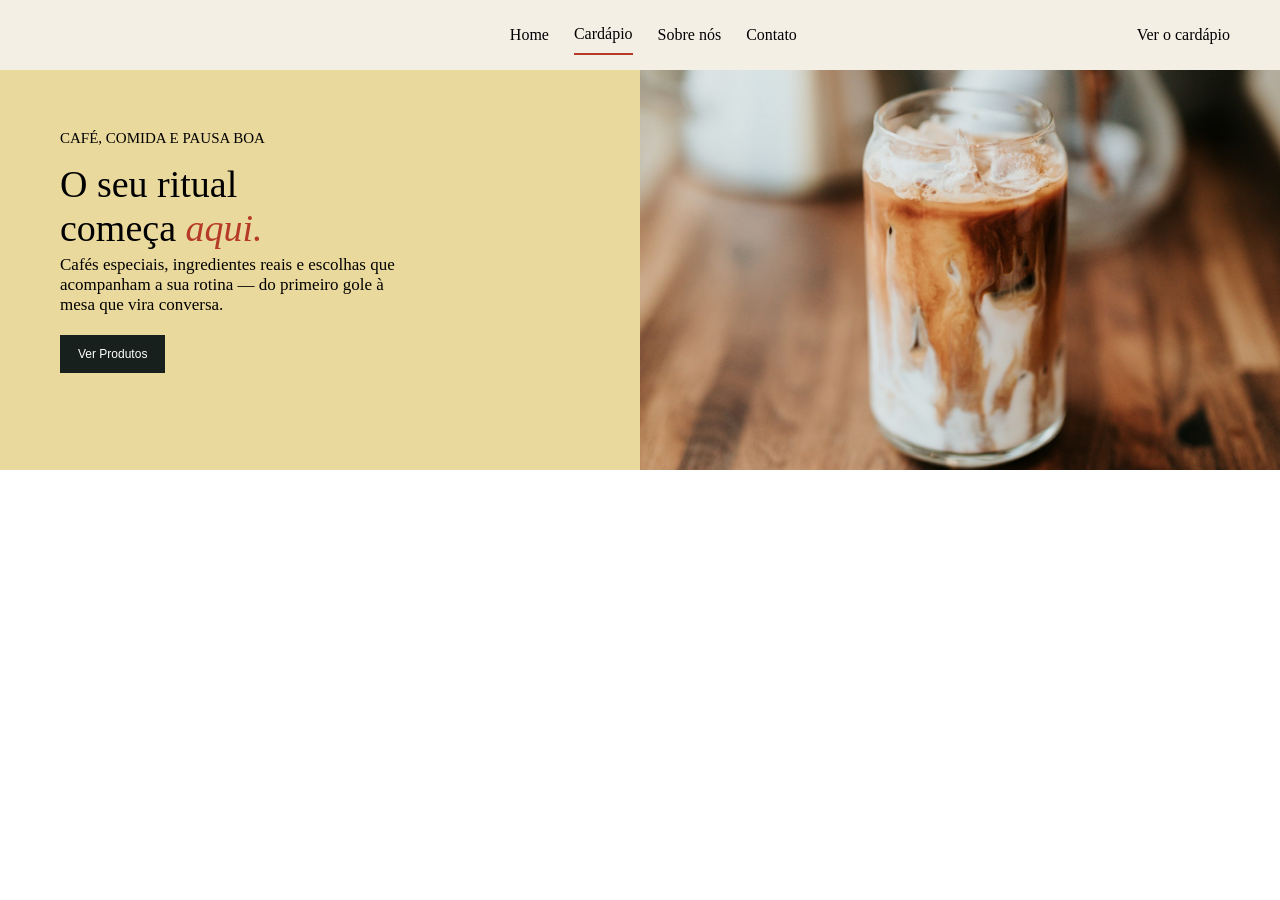
==== cardapio.html @ b3a22cd4 "header e banner" ====
<!DOCTYPE html>
<html lang="en">
<head>
    <meta charset="UTF-8">
    <meta name="viewport" content="width=device-width, initial-scale=1.0">
    <title>Cardápio</title>
    <link rel="stylesheet" href="cardapio.css">
</head>
<body>
    <header>
     <img src="https://lh3.googleusercontent.com/drive-storage/AJQWtBNPnJ-7hWcGi8V9VNfNJH4Z8gjAa00IMSZdVsy7FgZiYfdGKCk5M6UujF2TXaB8_XWdQYR-ByfBp5fLDVWe3mTapsFw3S0FaZ7olVStdUIvA9KElA=w1919-h911?auditContext=forDisplay" alt="">  

       <div class="Acessos">
        <a  href="">Home</a>
        <a  class="ativo" href="">Cardápio</a>
        <a href="">Sobre nós</a>
        <a href="">Contato</a>
       </div>

       <div class="cardap">
        <a href="">Ver o cardápio</a>

       </div>

    </header>

    <div class="banner">

    <div class="texto">
        <p class="subtitulo">CAFÉ, COMIDA E PAUSA BOA</p>

        <h1>O seu ritual</h1> 
        <h1> começa <span>aqui.</span></h1>


        <p class="descricao">
            Cafés especiais, ingredientes reais e escolhas que
            acompanham a sua rotina — do primeiro gole à mesa que vira conversa.
        </p>

        <button>Ver Produtos</button>
    </div>

    <div class="foto-cafe">
        <img src="imagens\product-cold-brew-hero.jpg" alt="Café">
    </div>

</div>


    
</body>
</html>
---- cardapio.css ----
*{
    margin: 0;
    padding: 0;
    box-sizing: border-box;
}

header{
    background-color: #F4EFE5;
    display: flex;
    justify-content: space-around;
    align-items: center;
    height: 70px;
    gap: 240px;
    
    img{
        width: 120px;
    }

   

}
    
    .Acessos{
            display: flex;
            gap: 25px;
            height: 50px;
           align-items: center;
         a{
            text-decoration: none;
            color: #000000;
         }


         .ativo{
            display: flex;
            height: 40px;
            border-bottom: 2px solid #B53A27;
            align-items: center;
            

         }

    }

    .cardap{
        display: flex;
        
        
         a{
            text-decoration: none;
            color: #000000;
            
         }

    }

.banner {
    display: flex;
    width: 100%;
    height: 400px;
}

.texto {
    width: 50%;
    background-color: #ead99d;
    padding: 60px;


}

.subtitulo {
    font-size: 15px;
    margin-bottom: 15px;
}

.descricao{
    margin-top: 5px;
    font-size: 17px;
    max-width: 350px;
    margin-bottom:20px
}

h1 {
    font-family: Georgia, serif;
    font-size: 38px;
    font-weight: normal;
    margin-bottom: 0;

    span{
         color: #B53A27;
    font-style: italic;
    }
}


.foto-cafe {
    width: 50%;
 img {
    width: 100%;
    height: 100%;
    object-fit: cover;
}
}

button {
    background-color: #17201d;
    color: white;
    border: none;
    padding: 12px 18px;
    font-size: 12px
}
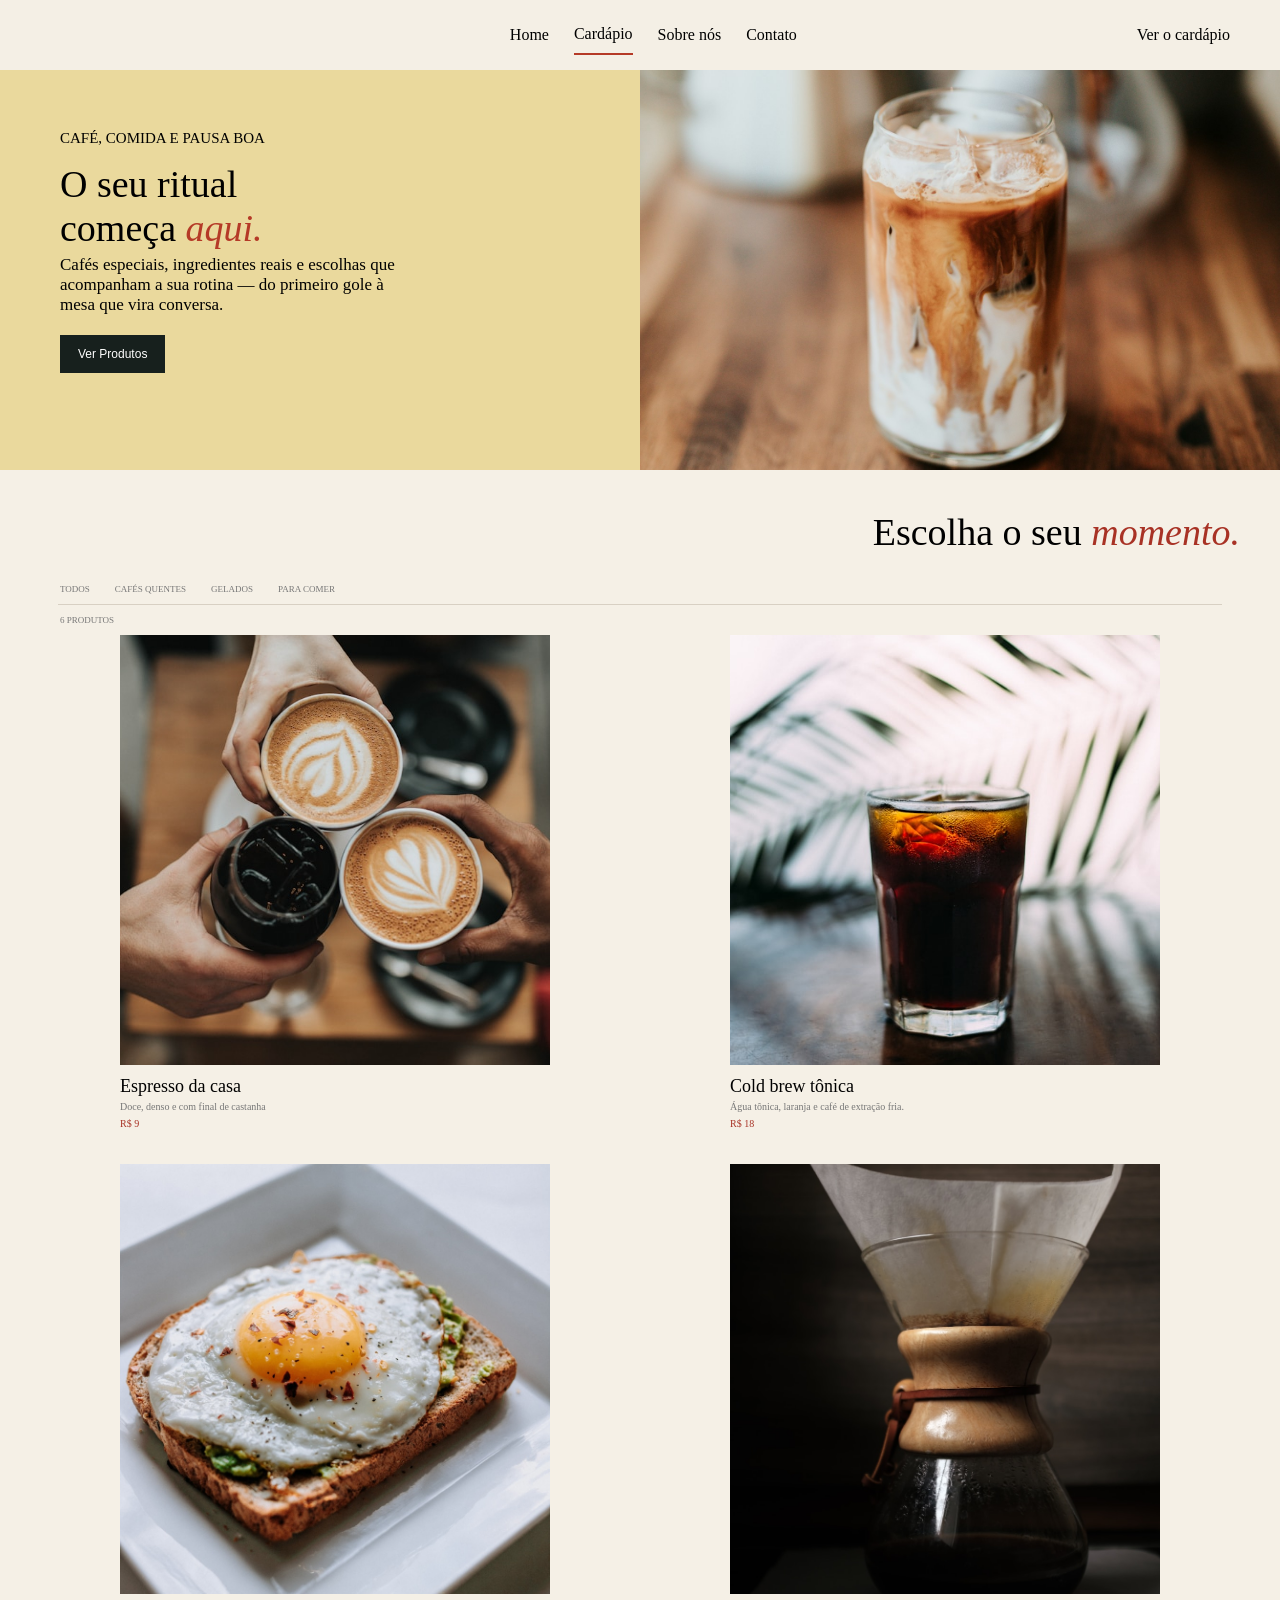
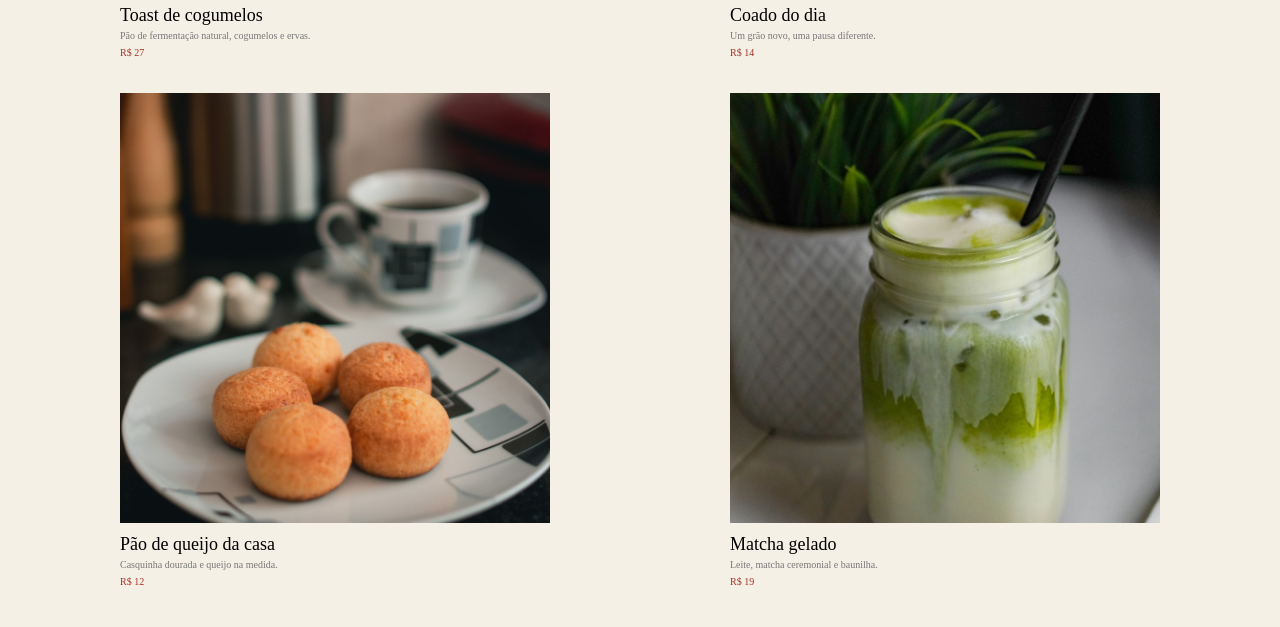
==== commit edb51d09: "criacao de catalogo" ====
--- a/cardapio.html
+++ b/cardapio.html
@@ -47,6 +47,69 @@
 
 </div>
 
+<div class="catalogo">
+
+    <div class="titulo">
+        <h1>Escolha o seu <span>momento.</span></h1>
+    </div>
+
+
+
+    <div class="categorias">
+        <p>TODOS</p>
+        <p>CAFÉS QUENTES</p>
+        <p>GELADOS</p>
+        <p>PARA COMER</p>
+    </div>
+
+    <div class="linha"></div>
+
+    <p class="quantidade">6 PRODUTOS</p>
+
+    <div class="produtos">
+
+        <div class="produto">
+            <img src="imagens\product-espresso.jpg">
+            <h2>Espresso da casa</h2>
+            <p>Doce, denso e com final de castanha</p>
+            <span>R$ 9</span>
+        </div>
+
+        <div class="produto">
+            <img src="imagens/product-cold-brew-tonica.jpg">
+            <h2>Cold brew tônica</h2>
+            <p>Água tônica, laranja e café de extração fria.</p>
+            <span>R$ 18</span>
+        </div>
+
+        <div class="produto">
+            <img src="imagens/product-toast-cogumelos.jpg">
+            <h2>Toast de cogumelos</h2>
+            <p>Pão de fermentação natural, cogumelos e ervas.</p>
+            <span>R$ 27</span>
+        </div>
+
+        <div class="produto">
+            <img src="imagens/product-coado.jpg">
+            <h2>Coado do dia</h2>
+            <p>Um grão novo, uma pausa diferente.</p>
+            <span>R$ 14</span>
+        </div>
+
+        <div class="produto">
+            <img src="imagens/product-pao-de-queijo.jpg">
+            <h2>Pão de queijo da casa</h2>
+            <p>Casquinha dourada e queijo na medida.</p>
+            <span>R$ 12</span>
+        </div>
+
+        <div class="produto">
+            <img src="imagens/product-matcha.jpg">
+            <h2>Matcha gelado</h2>
+            <p>Leite, matcha ceremonial e baunilha.</p>
+            <span>R$ 19</span>
+        </div>
+   </div>
 
     
 </body>
--- a/cardapio.css
+++ b/cardapio.css
@@ -109,3 +109,91 @@
     padding: 12px 18px;
     font-size: 12px
 }
+
+
+.catalogo {
+    background-color: #f5f0e6;
+    padding: 40px;
+}
+.titulo {
+    text-align: right;
+
+ h1 {
+    font-family: Georgia, serif;
+    font-size: 38px;
+    font-weight: normal;
+}
+
+span {
+    color: #a83225;
+    font-style: italic;
+}
+}
+
+
+
+.categorias {
+    display: flex;
+    gap: 25px;
+    margin-top: 30px;
+    margin-left: 20px;
+ p {
+    font-size: 9px;
+    color: #777;
+}
+}
+
+.linha {
+    display: flex;
+    height: 1px;
+    background-color: #d8d0c3;
+    margin-top: 10px;
+    margin-left: 18px;
+    margin-right: 18px;
+}
+
+.quantidade {
+    font-size: 9px;
+    color: #777;
+    margin-top: 10px;
+    margin-left: 20px;
+}
+
+.produtos {
+   display: flex;
+   justify-content: space-around;
+   flex-wrap: wrap;
+   align-items: center;
+    gap: 35px 20px;
+    margin-top: 10px;
+}
+
+.produto{
+
+    img {
+    width: 430px;
+    height: 430px;
+    object-fit: cover;
+}
+
+ h2 {
+    font-family: Georgia, serif;
+    font-size: 18px;
+    font-weight: normal;
+    margin-top: 7px;
+}
+
+ p {
+    font-family: Georgia, serif;
+    font-size: 10px;
+    color: #777;
+    margin-top: 4px;
+}
+
+ span {
+    display: block;
+    color: #a83225;
+    font-size: 10px;
+    margin-top: 6px;
+}
+}
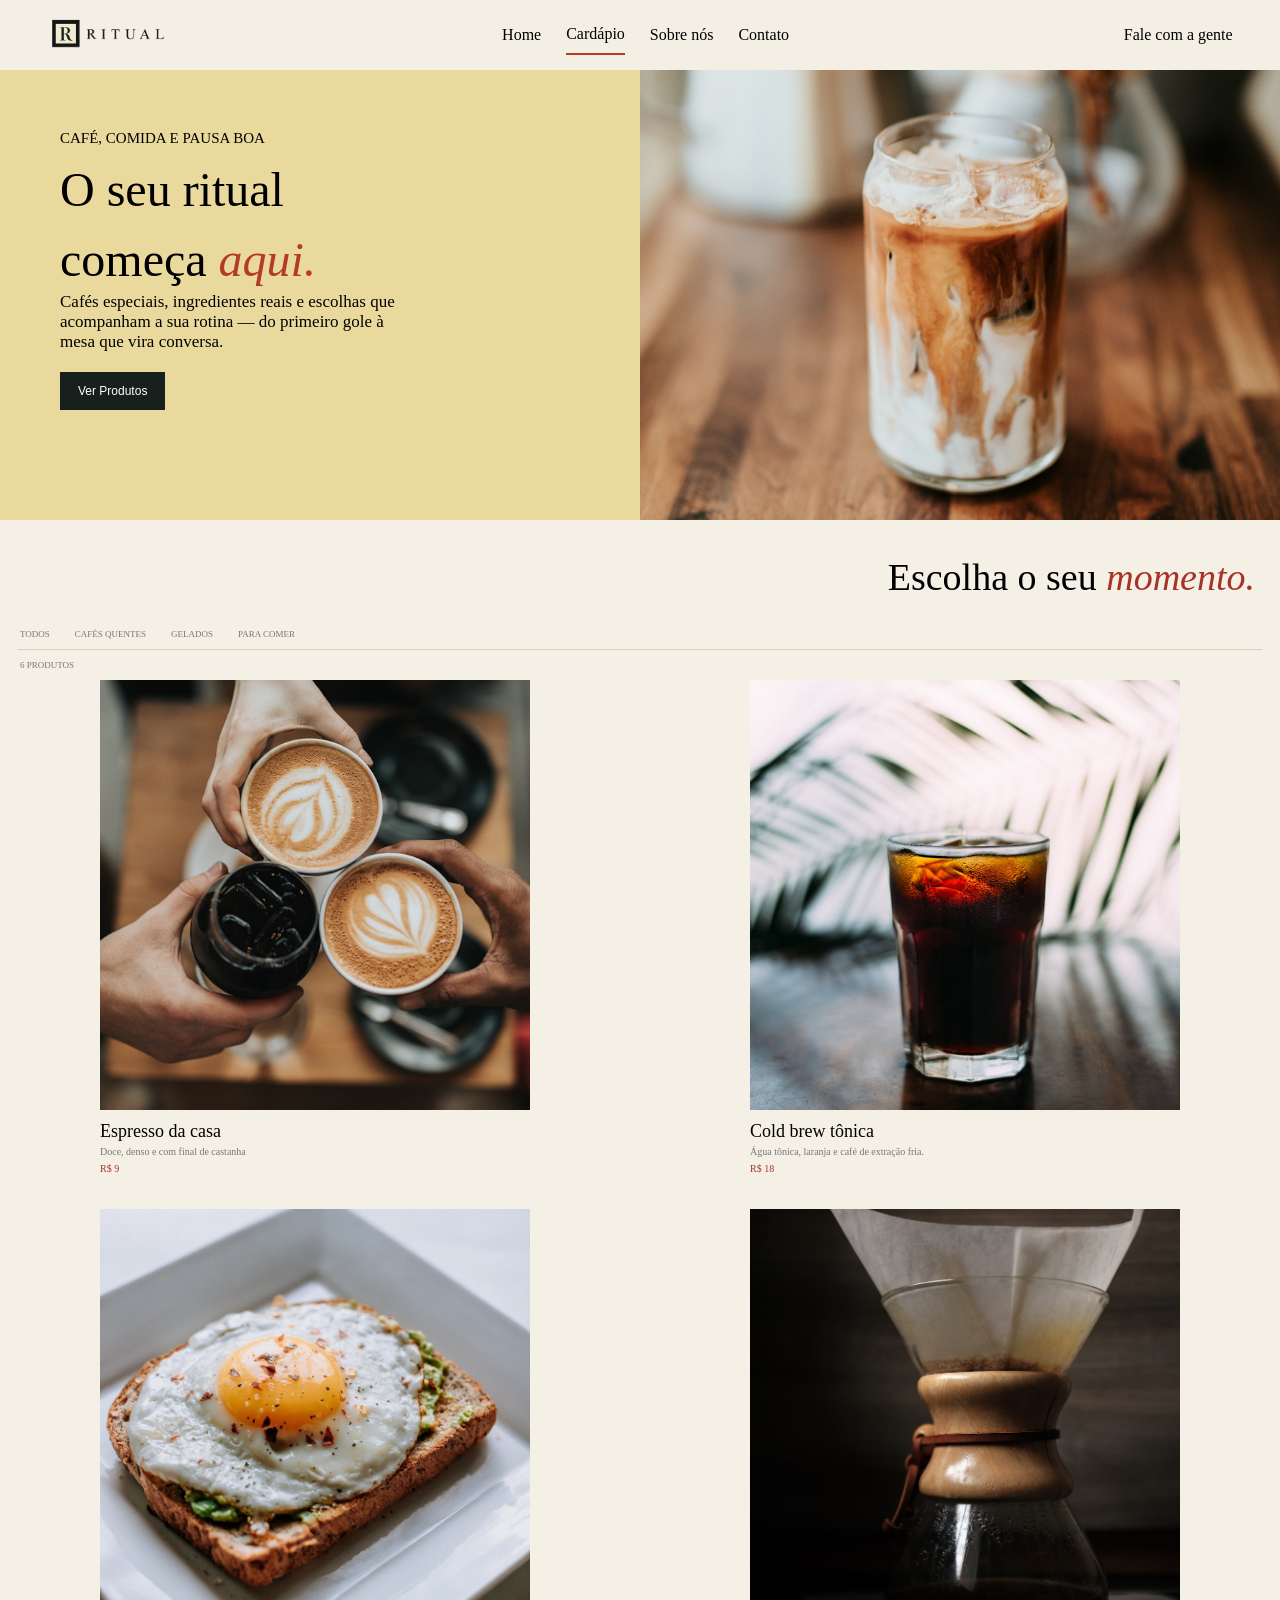
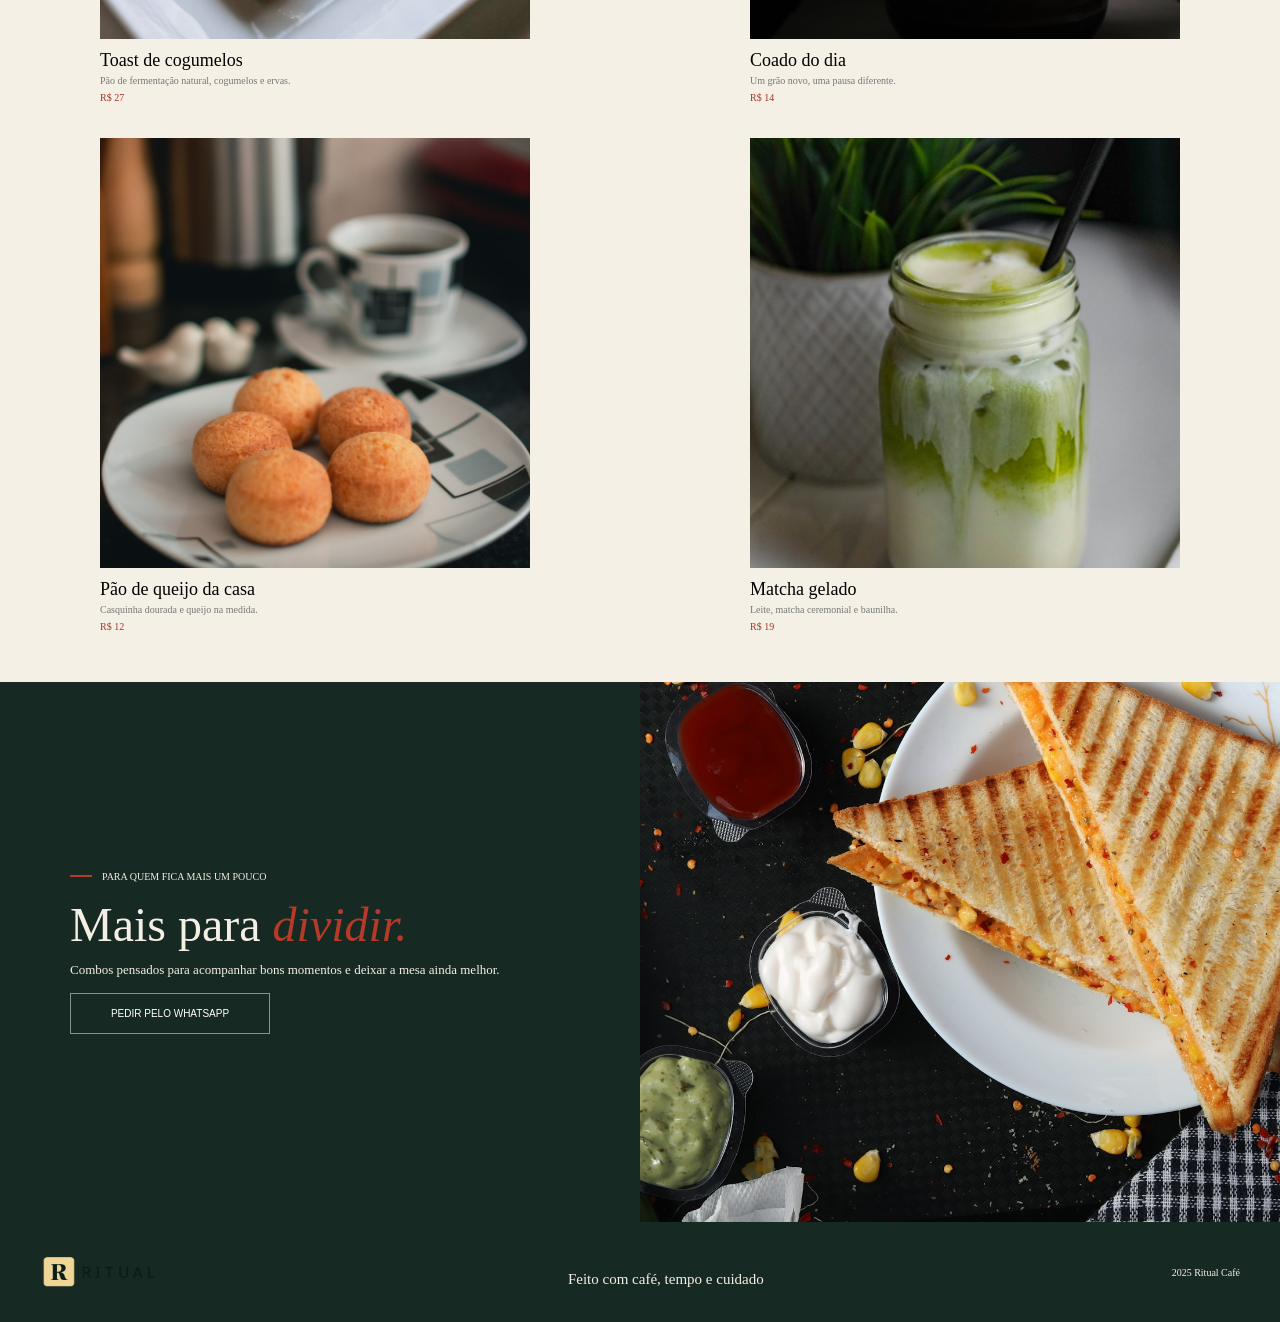
==== commit 8ebccd78: "banner final e footer" ====
--- a/cardapio.html
+++ b/cardapio.html
@@ -8,7 +8,7 @@
 </head>
 <body>
     <header>
-     <img src="https://lh3.googleusercontent.com/drive-storage/AJQWtBNPnJ-7hWcGi8V9VNfNJH4Z8gjAa00IMSZdVsy7FgZiYfdGKCk5M6UujF2TXaB8_XWdQYR-ByfBp5fLDVWe3mTapsFw3S0FaZ7olVStdUIvA9KElA=w1919-h911?auditContext=forDisplay" alt="">  
+     <img src="imagens/logo header.png" alt="">  
 
        <div class="Acessos">
         <a  href="">Home</a>
@@ -18,7 +18,7 @@
        </div>
 
        <div class="cardap">
-        <a href="">Ver o cardápio</a>
+        <a href="">Fale com a gente</a>
 
        </div>
 
@@ -110,6 +110,39 @@
             <span>R$ 19</span>
         </div>
    </div>
+   <div class="final">
+
+    <div class="texto3">
+
+        <div class="chamada">
+            <span></span>
+            <p>PARA QUEM FICA MAIS UM POUCO</p>
+        </div>
+
+        <h1>Mais para <i>dividir.</i></h1>
+
+        <p class="descricao2">
+            Combos pensados para acompanhar bons momentos
+            e deixar a mesa ainda melhor.
+        </p>
+
+        <button class="botao-final">
+            PEDIR PELO WHATSAPP
+        </button>
+
+    </div>
+
+    <div class="imagem-final">
+        <img src="imagens/share-table.jpg" alt="">
+    </div>
+
+</div>
+
+<div class="rodape">
+       <img src="imagens/logo footer.png" alt="">
+       <h1>Feito com café, tempo e cuidado</h1>
+       <p>2025 Ritual Café</p>
+    </div>
 
     
 </body>
--- a/cardapio.css
+++ b/cardapio.css
@@ -1,63 +1,61 @@
-*{
+* {
     margin: 0;
     padding: 0;
     box-sizing: border-box;
 }
 
-header{
+header {
     background-color: #F4EFE5;
     display: flex;
     justify-content: space-around;
     align-items: center;
     height: 70px;
     gap: 240px;
-    
-    img{
+
+    img {
         width: 120px;
     }
-
-   
-
-}
-    
-    .Acessos{
-            display: flex;
-            gap: 25px;
-            height: 50px;
-           align-items: center;
-         a{
-            text-decoration: none;
-            color: #000000;
-         }
-
-
-         .ativo{
-            display: flex;
-            height: 40px;
-            border-bottom: 2px solid #B53A27;
-            align-items: center;
-            
-
-         }
-
-    }
-
-    .cardap{
+}
+
+.Acessos {
+    display: flex;
+    gap: 25px;
+    height: 50px;
+    align-items: center;
+
+    a {
+        text-decoration: none;
+        color: #000000;
+    }
+
+
+    .ativo {
         display: flex;
-        
-        
-         a{
-            text-decoration: none;
-            color: #000000;
-            
-         }
-
-    }
+        height: 40px;
+        border-bottom: 2px solid #B53A27;
+        align-items: center;
+
+
+    }
+
+}
+
+.cardap {
+    display: flex;
+
+
+    a {
+        text-decoration: none;
+        color: #000000;
+
+    }
+
+}
 
 .banner {
     display: flex;
     width: 100%;
-    height: 400px;
+    height: 450px;
 }
 
 .texto {
@@ -73,11 +71,11 @@
     margin-bottom: 15px;
 }
 
-.descricao{
+.descricao {
     margin-top: 5px;
     font-size: 17px;
     max-width: 350px;
-    margin-bottom:20px
+    margin-bottom: 20px
 }
 
 h1 {
@@ -86,20 +84,21 @@
     font-weight: normal;
     margin-bottom: 0;
 
-    span{
-         color: #B53A27;
-    font-style: italic;
+    span {
+        color: #B53A27;
+        font-style: italic;
     }
 }
 
 
 .foto-cafe {
     width: 50%;
- img {
-    width: 100%;
-    height: 100%;
-    object-fit: cover;
-}
+
+    img {
+        width: 100%;
+        height: 100%;
+        object-fit: cover;
+    }
 }
 
 button {
@@ -113,21 +112,23 @@
 
 .catalogo {
     background-color: #f5f0e6;
-    padding: 40px;
-}
+    padding-top: 20px;
+}
+
 .titulo {
     text-align: right;
-
- h1 {
-    font-family: Georgia, serif;
-    font-size: 38px;
-    font-weight: normal;
-}
-
-span {
-    color: #a83225;
-    font-style: italic;
-}
+    margin-right: 25px;
+
+    h1 {
+        font-family: Georgia, serif;
+        font-size: 38px;
+        font-weight: normal;
+    }
+
+    span {
+        color: #a83225;
+        font-style: italic;
+    }
 }
 
 
@@ -137,10 +138,11 @@
     gap: 25px;
     margin-top: 30px;
     margin-left: 20px;
- p {
-    font-size: 9px;
-    color: #777;
-}
+
+    p {
+        font-size: 9px;
+        color: #777;
+    }
 }
 
 .linha {
@@ -160,40 +162,146 @@
 }
 
 .produtos {
-   display: flex;
-   justify-content: space-around;
-   flex-wrap: wrap;
-   align-items: center;
+    display: flex;
+    justify-content: space-around;
+    flex-wrap: wrap;
+    align-items: center;
     gap: 35px 20px;
     margin-top: 10px;
 }
 
-.produto{
+.produto {
 
     img {
-    width: 430px;
-    height: 430px;
-    object-fit: cover;
-}
-
- h2 {
+        width: 430px;
+        height: 430px;
+        object-fit: cover;
+    }
+
+    h2 {
+        font-family: Georgia, serif;
+        font-size: 18px;
+        font-weight: normal;
+        margin-top: 7px;
+    }
+
+    p {
+        font-family: Georgia, serif;
+        font-size: 10px;
+        color: #777;
+        margin-top: 4px;
+    }
+
+    span {
+        display: block;
+        color: #a83225;
+        font-size: 10px;
+        margin-top: 6px;
+    }
+}
+
+.final {
+    display: flex;
+    height: 540px;
+    margin-top: 50px;
+
+}
+
+.texto3{
+    display: flex;
+    justify-content: center;
+    flex-direction: column;
+    width: 50%;
+    background-color: #172923;
+    color: #f4efe5;
+    padding: 70px;
+}
+
+.chamada {
+    display: flex;
+    align-items: center;
+    gap: 10px;
+
+    span {
+        width: 22px;
+        height: 2px;
+        background-color: #b53a27;
+    }
+
+    p {
+        font-size: 10px;
+    }
+}
+
+h1 {
     font-family: Georgia, serif;
-    font-size: 18px;
+    font-size: 48px;
     font-weight: normal;
-    margin-top: 7px;
-}
-
- p {
-    font-family: Georgia, serif;
+    margin-top: 15px;
+
+    i {
+        color: #b53a27;
+    }
+}
+
+.descricao2{
+    font-size: 13px;
+    margin-top: 10px;
+    margin-bottom: 15px;
+}
+
+.botao-final {
+    background-color: transparent;
+    width: 200px;
+    color: white;
+    border: 1px solid #89938d;
+    padding: 14px 18px;
     font-size: 10px;
-    color: #777;
-    margin-top: 4px;
-}
-
- span {
-    display: block;
-    color: #a83225;
-    font-size: 10px;
-    margin-top: 6px;
-}
-}+
+    span {
+        color: #d6b85a;
+        margin-left: 8px;
+    }
+}
+
+
+.imagem-final{
+    width: 50%;
+
+    img {
+        width: 100%;
+        height: 100%;
+        object-fit: cover;
+    }
+}
+
+.rodape{
+    display: flex;
+    justify-content: space-between;
+    padding-left: 40px;
+    padding-right: 40px;
+    align-items: center;
+    height: 100px;
+    background-color: #172923;
+
+    img{
+          width: 120px;
+             background-color: #172923;
+    }
+
+    h1{
+        font-size: 15px;
+        font-weight: 200;
+           background-color: #172923;
+           color: #F4EFE5;
+    }
+
+    p{
+        font-size: 10px;
+        font-weight: 200;
+           background-color: #172923;
+           color: #F4EFE5;
+    }
+}
+
+
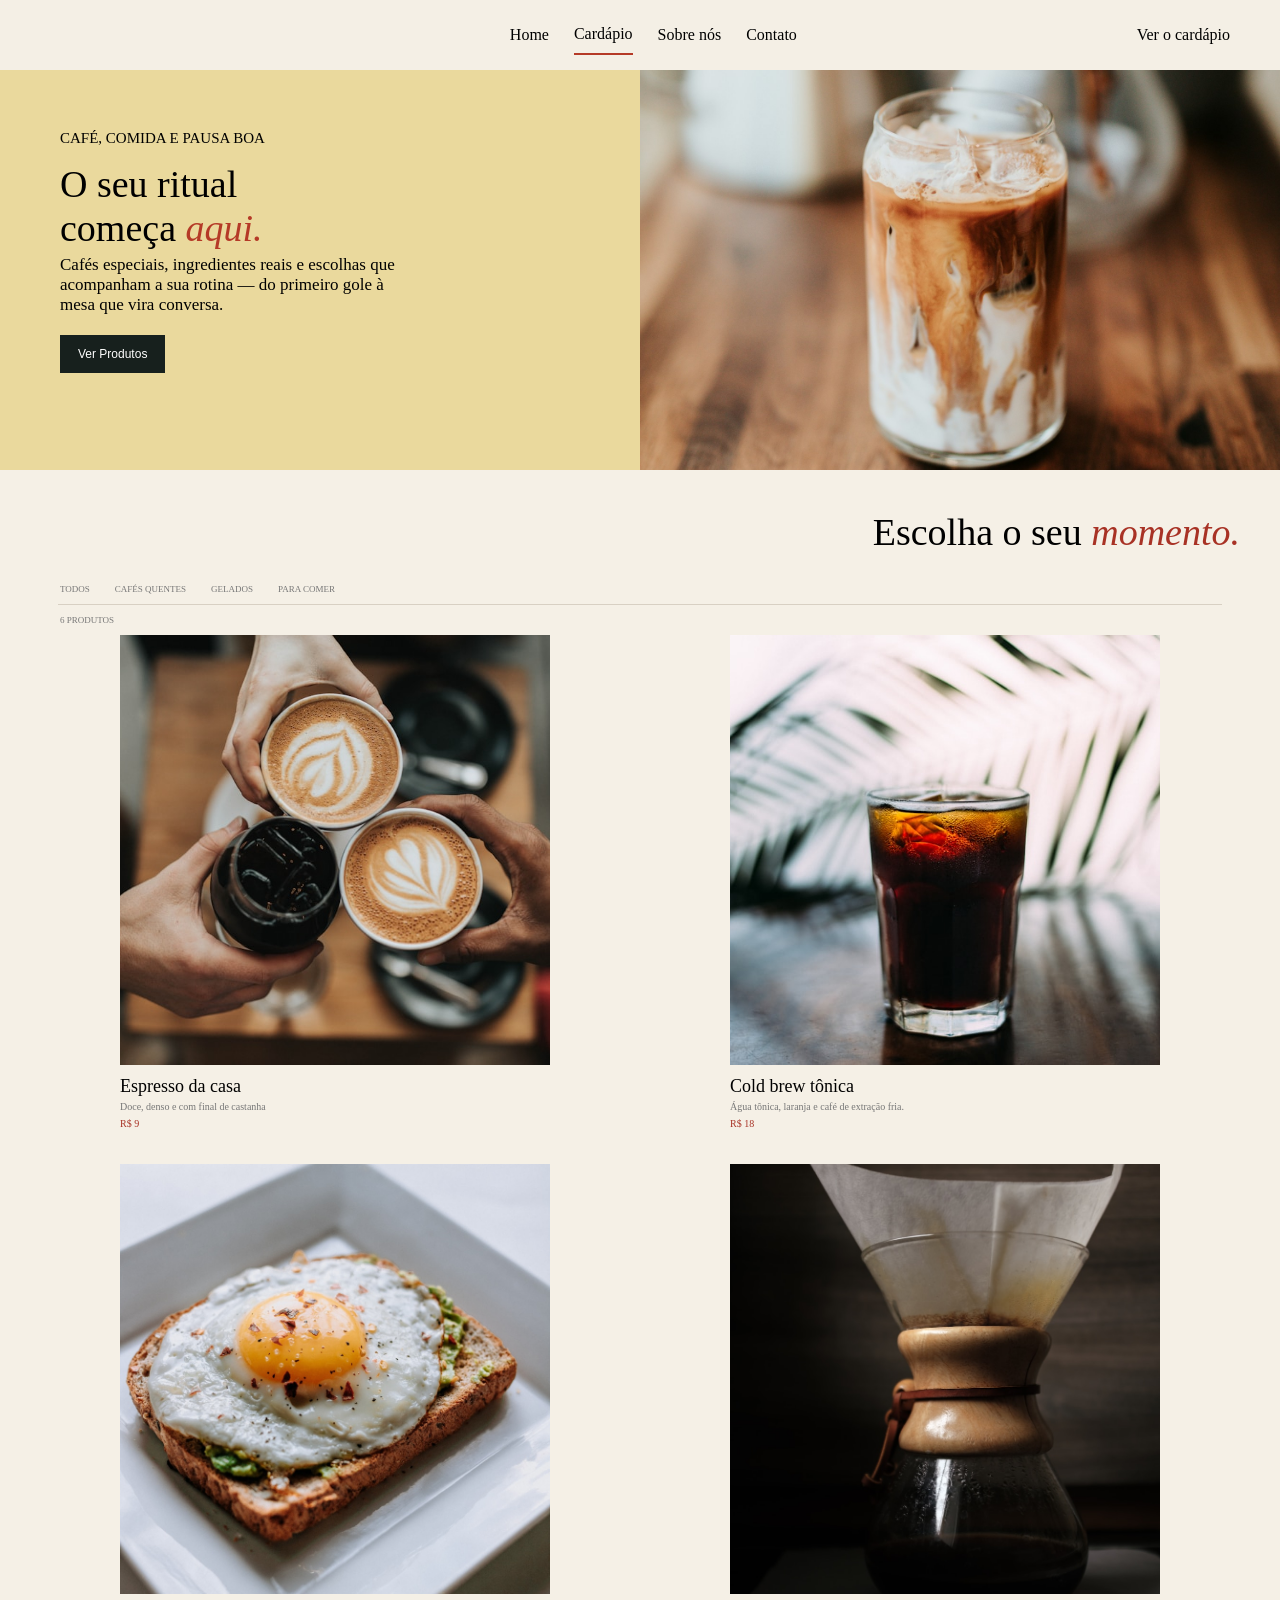
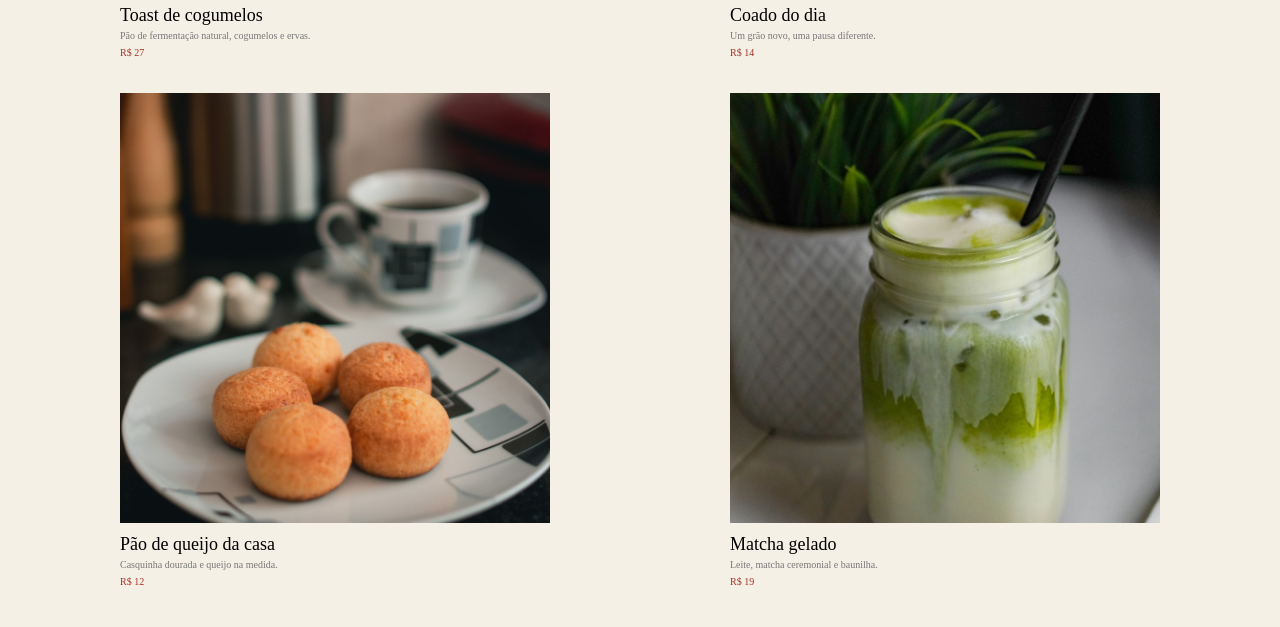
==== commit 717deec8: "Merge remote-tracking branch 'origin/cardapio'" ====
--- a/cardapio.html
+++ b/cardapio.html
@@ -8,7 +8,7 @@
 </head>
 <body>
     <header>
-     <img src="imagens/logo header.png" alt="">  
+     <img src="https://lh3.googleusercontent.com/drive-storage/AJQWtBNPnJ-7hWcGi8V9VNfNJH4Z8gjAa00IMSZdVsy7FgZiYfdGKCk5M6UujF2TXaB8_XWdQYR-ByfBp5fLDVWe3mTapsFw3S0FaZ7olVStdUIvA9KElA=w1919-h911?auditContext=forDisplay" alt="">  
 
        <div class="Acessos">
         <a  href="">Home</a>
@@ -18,7 +18,7 @@
        </div>
 
        <div class="cardap">
-        <a href="">Fale com a gente</a>
+        <a href="">Ver o cardápio</a>
 
        </div>
 
@@ -110,39 +110,6 @@
             <span>R$ 19</span>
         </div>
    </div>
-   <div class="final">
-
-    <div class="texto3">
-
-        <div class="chamada">
-            <span></span>
-            <p>PARA QUEM FICA MAIS UM POUCO</p>
-        </div>
-
-        <h1>Mais para <i>dividir.</i></h1>
-
-        <p class="descricao2">
-            Combos pensados para acompanhar bons momentos
-            e deixar a mesa ainda melhor.
-        </p>
-
-        <button class="botao-final">
-            PEDIR PELO WHATSAPP
-        </button>
-
-    </div>
-
-    <div class="imagem-final">
-        <img src="imagens/share-table.jpg" alt="">
-    </div>
-
-</div>
-
-<div class="rodape">
-       <img src="imagens/logo footer.png" alt="">
-       <h1>Feito com café, tempo e cuidado</h1>
-       <p>2025 Ritual Café</p>
-    </div>
 
     
 </body>
--- a/cardapio.css
+++ b/cardapio.css
@@ -1,61 +1,63 @@
-* {
+*{
     margin: 0;
     padding: 0;
     box-sizing: border-box;
 }
 
-header {
+header{
     background-color: #F4EFE5;
     display: flex;
     justify-content: space-around;
     align-items: center;
     height: 70px;
     gap: 240px;
-
-    img {
+    
+    img{
         width: 120px;
     }
+
+   
+
 }
-
-.Acessos {
-    display: flex;
-    gap: 25px;
-    height: 50px;
-    align-items: center;
-
-    a {
-        text-decoration: none;
-        color: #000000;
-    }
+    
+    .Acessos{
+            display: flex;
+            gap: 25px;
+            height: 50px;
+           align-items: center;
+         a{
+            text-decoration: none;
+            color: #000000;
+         }
 
 
-    .ativo {
-        display: flex;
-        height: 40px;
-        border-bottom: 2px solid #B53A27;
-        align-items: center;
+         .ativo{
+            display: flex;
+            height: 40px;
+            border-bottom: 2px solid #B53A27;
+            align-items: center;
+            
 
+         }
 
     }
 
-}
-
-.cardap {
-    display: flex;
-
-
-    a {
-        text-decoration: none;
-        color: #000000;
+    .cardap{
+        display: flex;
+        
+        
+         a{
+            text-decoration: none;
+            color: #000000;
+            
+         }
 
     }
-
-}
 
 .banner {
     display: flex;
     width: 100%;
-    height: 450px;
+    height: 400px;
 }
 
 .texto {
@@ -71,11 +73,11 @@
     margin-bottom: 15px;
 }
 
-.descricao {
+.descricao{
     margin-top: 5px;
     font-size: 17px;
     max-width: 350px;
-    margin-bottom: 20px
+    margin-bottom:20px
 }
 
 h1 {
@@ -84,21 +86,20 @@
     font-weight: normal;
     margin-bottom: 0;
 
-    span {
-        color: #B53A27;
-        font-style: italic;
+    span{
+         color: #B53A27;
+    font-style: italic;
     }
 }
 
 
 .foto-cafe {
     width: 50%;
-
-    img {
-        width: 100%;
-        height: 100%;
-        object-fit: cover;
-    }
+ img {
+    width: 100%;
+    height: 100%;
+    object-fit: cover;
+}
 }
 
 button {
@@ -112,23 +113,21 @@
 
 .catalogo {
     background-color: #f5f0e6;
-    padding-top: 20px;
+    padding: 40px;
+}
+.titulo {
+    text-align: right;
+
+ h1 {
+    font-family: Georgia, serif;
+    font-size: 38px;
+    font-weight: normal;
 }
 
-.titulo {
-    text-align: right;
-    margin-right: 25px;
-
-    h1 {
-        font-family: Georgia, serif;
-        font-size: 38px;
-        font-weight: normal;
-    }
-
-    span {
-        color: #a83225;
-        font-style: italic;
-    }
+span {
+    color: #a83225;
+    font-style: italic;
+}
 }
 
 
@@ -138,11 +137,10 @@
     gap: 25px;
     margin-top: 30px;
     margin-left: 20px;
-
-    p {
-        font-size: 9px;
-        color: #777;
-    }
+ p {
+    font-size: 9px;
+    color: #777;
+}
 }
 
 .linha {
@@ -162,146 +160,40 @@
 }
 
 .produtos {
-    display: flex;
-    justify-content: space-around;
-    flex-wrap: wrap;
-    align-items: center;
+   display: flex;
+   justify-content: space-around;
+   flex-wrap: wrap;
+   align-items: center;
     gap: 35px 20px;
     margin-top: 10px;
 }
 
-.produto {
+.produto{
 
     img {
-        width: 430px;
-        height: 430px;
-        object-fit: cover;
-    }
-
-    h2 {
-        font-family: Georgia, serif;
-        font-size: 18px;
-        font-weight: normal;
-        margin-top: 7px;
-    }
-
-    p {
-        font-family: Georgia, serif;
-        font-size: 10px;
-        color: #777;
-        margin-top: 4px;
-    }
-
-    span {
-        display: block;
-        color: #a83225;
-        font-size: 10px;
-        margin-top: 6px;
-    }
+    width: 430px;
+    height: 430px;
+    object-fit: cover;
 }
 
-.final {
-    display: flex;
-    height: 540px;
-    margin-top: 50px;
-
+ h2 {
+    font-family: Georgia, serif;
+    font-size: 18px;
+    font-weight: normal;
+    margin-top: 7px;
 }
 
-.texto3{
-    display: flex;
-    justify-content: center;
-    flex-direction: column;
-    width: 50%;
-    background-color: #172923;
-    color: #f4efe5;
-    padding: 70px;
+ p {
+    font-family: Georgia, serif;
+    font-size: 10px;
+    color: #777;
+    margin-top: 4px;
 }
 
-.chamada {
-    display: flex;
-    align-items: center;
-    gap: 10px;
-
-    span {
-        width: 22px;
-        height: 2px;
-        background-color: #b53a27;
-    }
-
-    p {
-        font-size: 10px;
-    }
+ span {
+    display: block;
+    color: #a83225;
+    font-size: 10px;
+    margin-top: 6px;
 }
-
-h1 {
-    font-family: Georgia, serif;
-    font-size: 48px;
-    font-weight: normal;
-    margin-top: 15px;
-
-    i {
-        color: #b53a27;
-    }
-}
-
-.descricao2{
-    font-size: 13px;
-    margin-top: 10px;
-    margin-bottom: 15px;
-}
-
-.botao-final {
-    background-color: transparent;
-    width: 200px;
-    color: white;
-    border: 1px solid #89938d;
-    padding: 14px 18px;
-    font-size: 10px;
-
-    span {
-        color: #d6b85a;
-        margin-left: 8px;
-    }
-}
-
-
-.imagem-final{
-    width: 50%;
-
-    img {
-        width: 100%;
-        height: 100%;
-        object-fit: cover;
-    }
-}
-
-.rodape{
-    display: flex;
-    justify-content: space-between;
-    padding-left: 40px;
-    padding-right: 40px;
-    align-items: center;
-    height: 100px;
-    background-color: #172923;
-
-    img{
-          width: 120px;
-             background-color: #172923;
-    }
-
-    h1{
-        font-size: 15px;
-        font-weight: 200;
-           background-color: #172923;
-           color: #F4EFE5;
-    }
-
-    p{
-        font-size: 10px;
-        font-weight: 200;
-           background-color: #172923;
-           color: #F4EFE5;
-    }
-}
-
-
+}
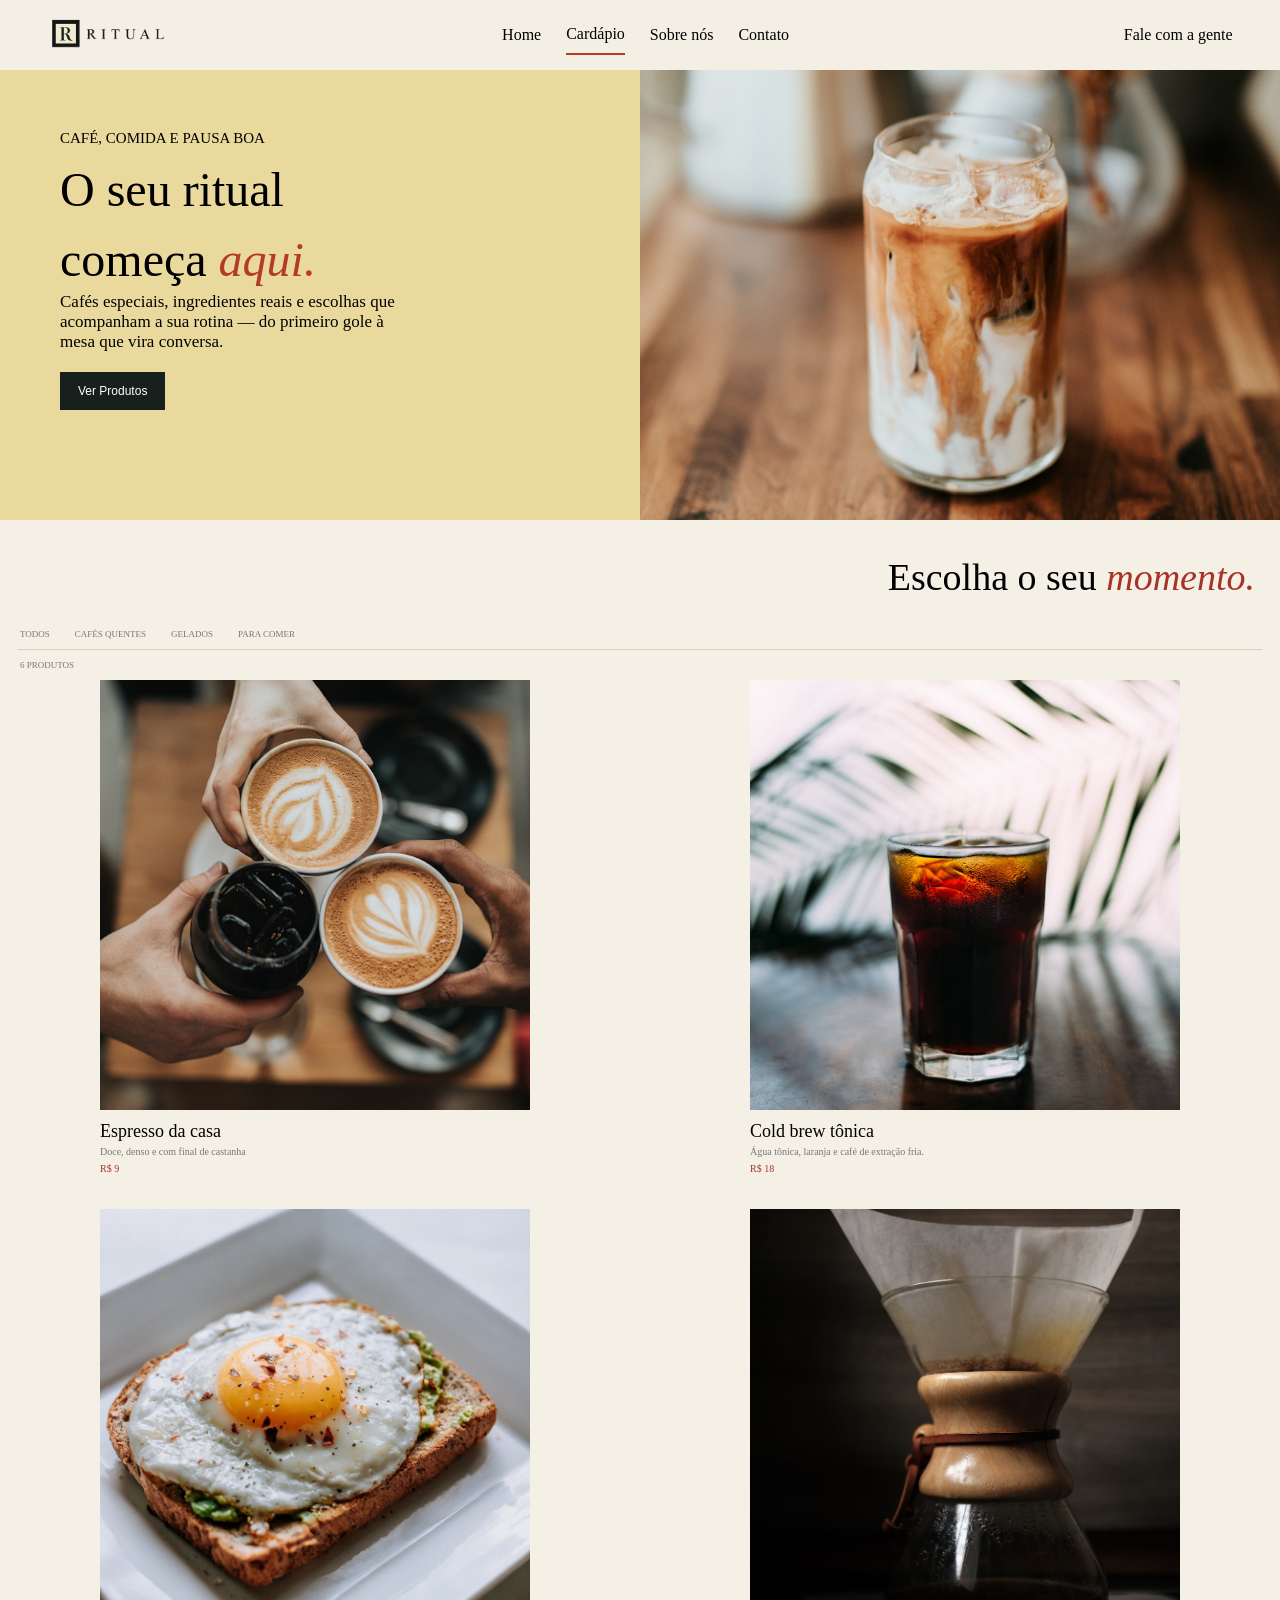
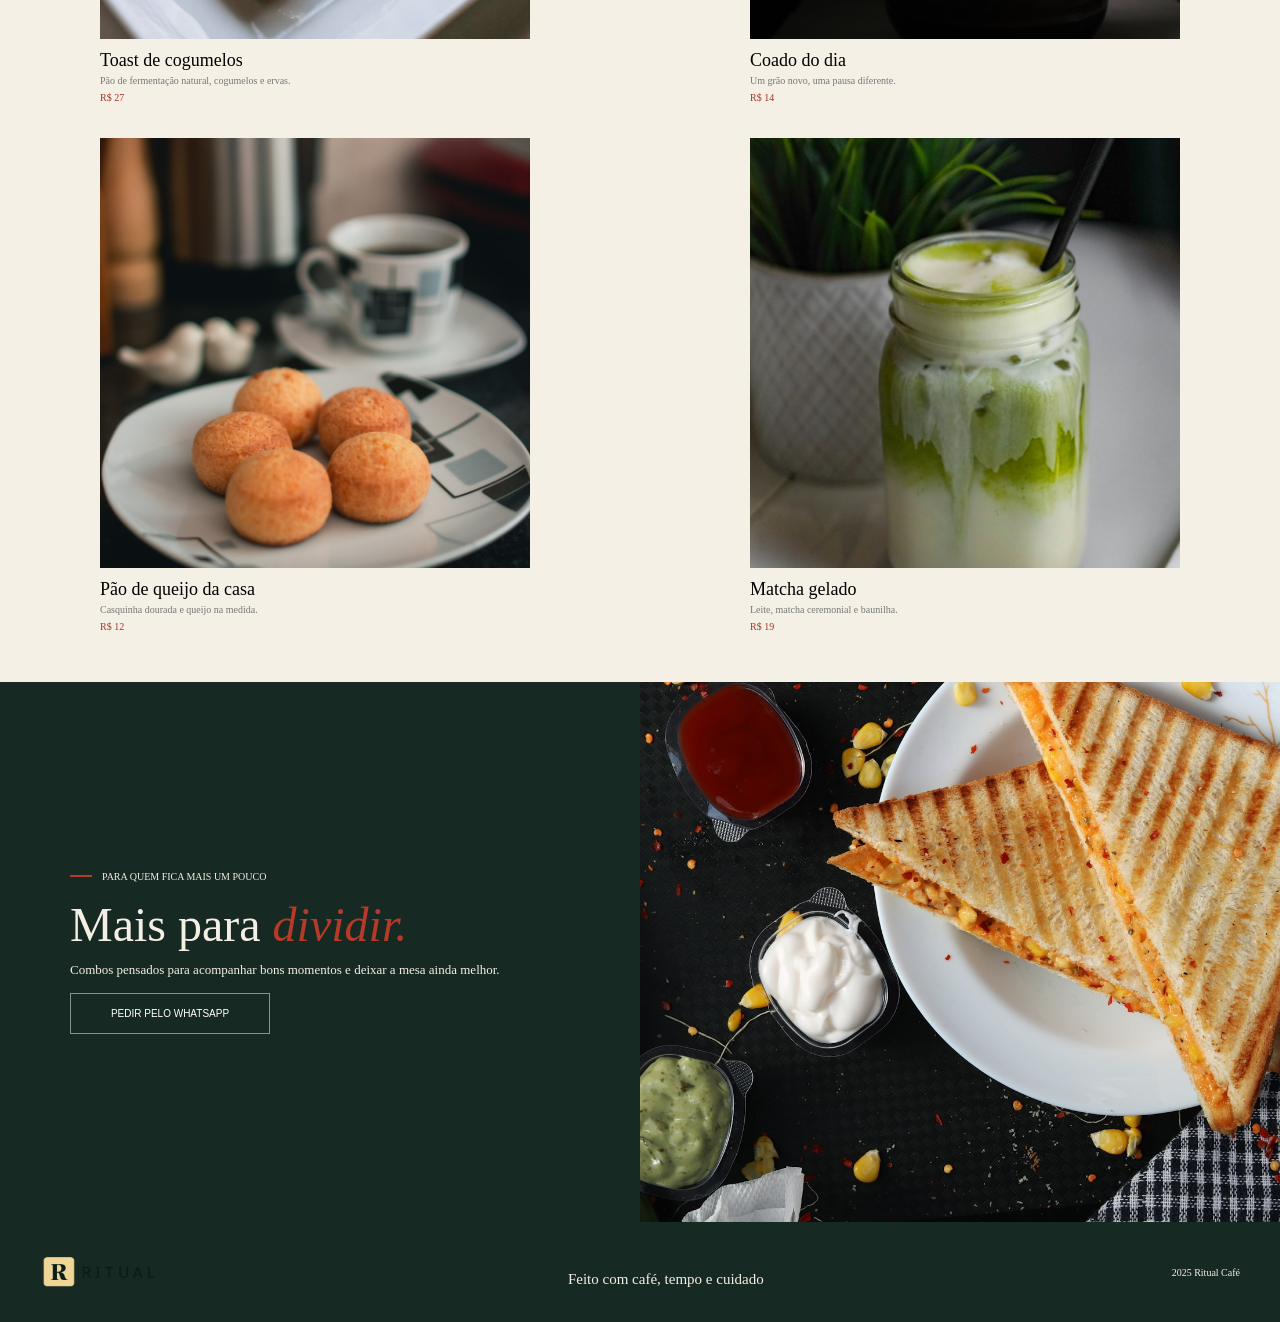
==== commit a4427d75: "pronto" ====
--- a/cardapio.html
+++ b/cardapio.html
@@ -8,17 +8,17 @@
 </head>
 <body>
     <header>
-     <img src="https://lh3.googleusercontent.com/drive-storage/AJQWtBNPnJ-7hWcGi8V9VNfNJH4Z8gjAa00IMSZdVsy7FgZiYfdGKCk5M6UujF2TXaB8_XWdQYR-ByfBp5fLDVWe3mTapsFw3S0FaZ7olVStdUIvA9KElA=w1919-h911?auditContext=forDisplay" alt="">  
+     <img src="imagens/logo header.png" alt="">  
 
        <div class="Acessos">
-        <a  href="">Home</a>
-        <a  class="ativo" href="">Cardápio</a>
-        <a href="">Sobre nós</a>
-        <a href="">Contato</a>
+        <a  href="index.html">Home</a>
+        <a  class="ativo" href="cardapio.html">Cardápio</a>
+        <a href="sobre.html">Sobre nós</a>
+        <a href="contato.css">Contato</a>
        </div>
 
        <div class="cardap">
-        <a href="">Ver o cardápio</a>
+        <a href="contato.html">Fale com a gente</a>
 
        </div>
 
@@ -110,6 +110,39 @@
             <span>R$ 19</span>
         </div>
    </div>
+   <div class="final">
+
+    <div class="texto3">
+
+        <div class="chamada">
+            <span></span>
+            <p>PARA QUEM FICA MAIS UM POUCO</p>
+        </div>
+
+        <h1>Mais para <i>dividir.</i></h1>
+
+        <p class="descricao2">
+            Combos pensados para acompanhar bons momentos
+            e deixar a mesa ainda melhor.
+        </p>
+
+        <button class="botao-final">
+            PEDIR PELO WHATSAPP
+        </button>
+
+    </div>
+
+    <div class="imagem-final">
+        <img src="imagens/share-table.jpg" alt="">
+    </div>
+
+</div>
+
+<div class="rodape">
+       <img src="imagens/logo footer.png" alt="">
+       <h1>Feito com café, tempo e cuidado</h1>
+       <p>2025 Ritual Café</p>
+    </div>
 
     
 </body>
--- a/cardapio.css
+++ b/cardapio.css
@@ -1,63 +1,61 @@
-*{
+* {
     margin: 0;
     padding: 0;
     box-sizing: border-box;
 }
 
-header{
+header {
     background-color: #F4EFE5;
     display: flex;
     justify-content: space-around;
     align-items: center;
     height: 70px;
     gap: 240px;
-    
-    img{
+
+    img {
         width: 120px;
     }
-
-   
-
-}
-    
-    .Acessos{
-            display: flex;
-            gap: 25px;
-            height: 50px;
-           align-items: center;
-         a{
-            text-decoration: none;
-            color: #000000;
-         }
-
-
-         .ativo{
-            display: flex;
-            height: 40px;
-            border-bottom: 2px solid #B53A27;
-            align-items: center;
-            
-
-         }
-
-    }
-
-    .cardap{
+}
+
+.Acessos {
+    display: flex;
+    gap: 25px;
+    height: 50px;
+    align-items: center;
+
+    a {
+        text-decoration: none;
+        color: #000000;
+    }
+
+
+    .ativo {
         display: flex;
-        
-        
-         a{
-            text-decoration: none;
-            color: #000000;
-            
-         }
-
-    }
+        height: 40px;
+        border-bottom: 2px solid #B53A27;
+        align-items: center;
+
+
+    }
+
+}
+
+.cardap {
+    display: flex;
+
+
+    a {
+        text-decoration: none;
+        color: #000000;
+
+    }
+
+}
 
 .banner {
     display: flex;
     width: 100%;
-    height: 400px;
+    height: 450px;
 }
 
 .texto {
@@ -73,11 +71,11 @@
     margin-bottom: 15px;
 }
 
-.descricao{
+.descricao {
     margin-top: 5px;
     font-size: 17px;
     max-width: 350px;
-    margin-bottom:20px
+    margin-bottom: 20px
 }
 
 h1 {
@@ -86,20 +84,21 @@
     font-weight: normal;
     margin-bottom: 0;
 
-    span{
-         color: #B53A27;
-    font-style: italic;
+    span {
+        color: #B53A27;
+        font-style: italic;
     }
 }
 
 
 .foto-cafe {
     width: 50%;
- img {
-    width: 100%;
-    height: 100%;
-    object-fit: cover;
-}
+
+    img {
+        width: 100%;
+        height: 100%;
+        object-fit: cover;
+    }
 }
 
 button {
@@ -113,21 +112,23 @@
 
 .catalogo {
     background-color: #f5f0e6;
-    padding: 40px;
-}
+    padding-top: 20px;
+}
+
 .titulo {
     text-align: right;
-
- h1 {
-    font-family: Georgia, serif;
-    font-size: 38px;
-    font-weight: normal;
-}
-
-span {
-    color: #a83225;
-    font-style: italic;
-}
+    margin-right: 25px;
+
+    h1 {
+        font-family: Georgia, serif;
+        font-size: 38px;
+        font-weight: normal;
+    }
+
+    span {
+        color: #a83225;
+        font-style: italic;
+    }
 }
 
 
@@ -137,10 +138,11 @@
     gap: 25px;
     margin-top: 30px;
     margin-left: 20px;
- p {
-    font-size: 9px;
-    color: #777;
-}
+
+    p {
+        font-size: 9px;
+        color: #777;
+    }
 }
 
 .linha {
@@ -160,40 +162,144 @@
 }
 
 .produtos {
-   display: flex;
-   justify-content: space-around;
-   flex-wrap: wrap;
-   align-items: center;
+    display: flex;
+    justify-content: space-around;
+    flex-wrap: wrap;
+    align-items: center;
     gap: 35px 20px;
     margin-top: 10px;
 }
 
-.produto{
+.produto {
 
     img {
-    width: 430px;
-    height: 430px;
-    object-fit: cover;
-}
-
- h2 {
+        width: 430px;
+        height: 430px;
+        object-fit: cover;
+    }
+
+    h2 {
+        font-family: Georgia, serif;
+        font-size: 18px;
+        font-weight: normal;
+        margin-top: 7px;
+    }
+
+    p {
+        font-family: Georgia, serif;
+        font-size: 10px;
+        color: #777;
+        margin-top: 4px;
+    }
+
+    span {
+        display: block;
+        color: #a83225;
+        font-size: 10px;
+        margin-top: 6px;
+    }
+}
+
+.final {
+    display: flex;
+    height: 540px;
+    margin-top: 50px;
+
+}
+
+.texto3{
+    display: flex;
+    justify-content: center;
+    flex-direction: column;
+    width: 50%;
+    background-color: #172923;
+    color: #f4efe5;
+    padding: 70px;
+}
+
+.chamada {
+    display: flex;
+    align-items: center;
+    gap: 10px;
+
+    span {
+        width: 22px;
+        height: 2px;
+        background-color: #b53a27;
+    }
+
+    p {
+        font-size: 10px;
+    }
+}
+
+h1 {
     font-family: Georgia, serif;
-    font-size: 18px;
+    font-size: 48px;
     font-weight: normal;
-    margin-top: 7px;
-}
-
- p {
-    font-family: Georgia, serif;
+    margin-top: 15px;
+
+    i {
+        color: #b53a27;
+    }
+}
+
+.descricao2{
+    font-size: 13px;
+    margin-top: 10px;
+    margin-bottom: 15px;
+}
+
+.botao-final {
+    background-color: transparent;
+    width: 200px;
+    color: white;
+    border: 1px solid #89938d;
+    padding: 14px 18px;
     font-size: 10px;
-    color: #777;
-    margin-top: 4px;
-}
-
- span {
-    display: block;
-    color: #a83225;
-    font-size: 10px;
-    margin-top: 6px;
-}
+
+    span {
+        color: #d6b85a;
+        margin-left: 8px;
+    }
+}
+
+
+.imagem-final{
+    width: 50%;
+
+    img {
+        width: 100%;
+        height: 100%;
+        object-fit: cover;
+    }
+}
+
+.rodape{
+    display: flex;
+    justify-content: space-between;
+    padding-left: 40px;
+    padding-right: 40px;
+    align-items: center;
+    height: 100px;
+    background-color: #172923;
+
+    img{
+          width: 120px;
+             background-color: #172923;
+    }
+
+    h1{
+        font-size: 15px;
+        font-weight: 200;
+           background-color: #172923;
+           color: #F4EFE5;
+    }
+
+    p{
+        font-size: 10px;
+        font-weight: 200;
+           background-color: #172923;
+           color: #F4EFE5;
+    }
 }
